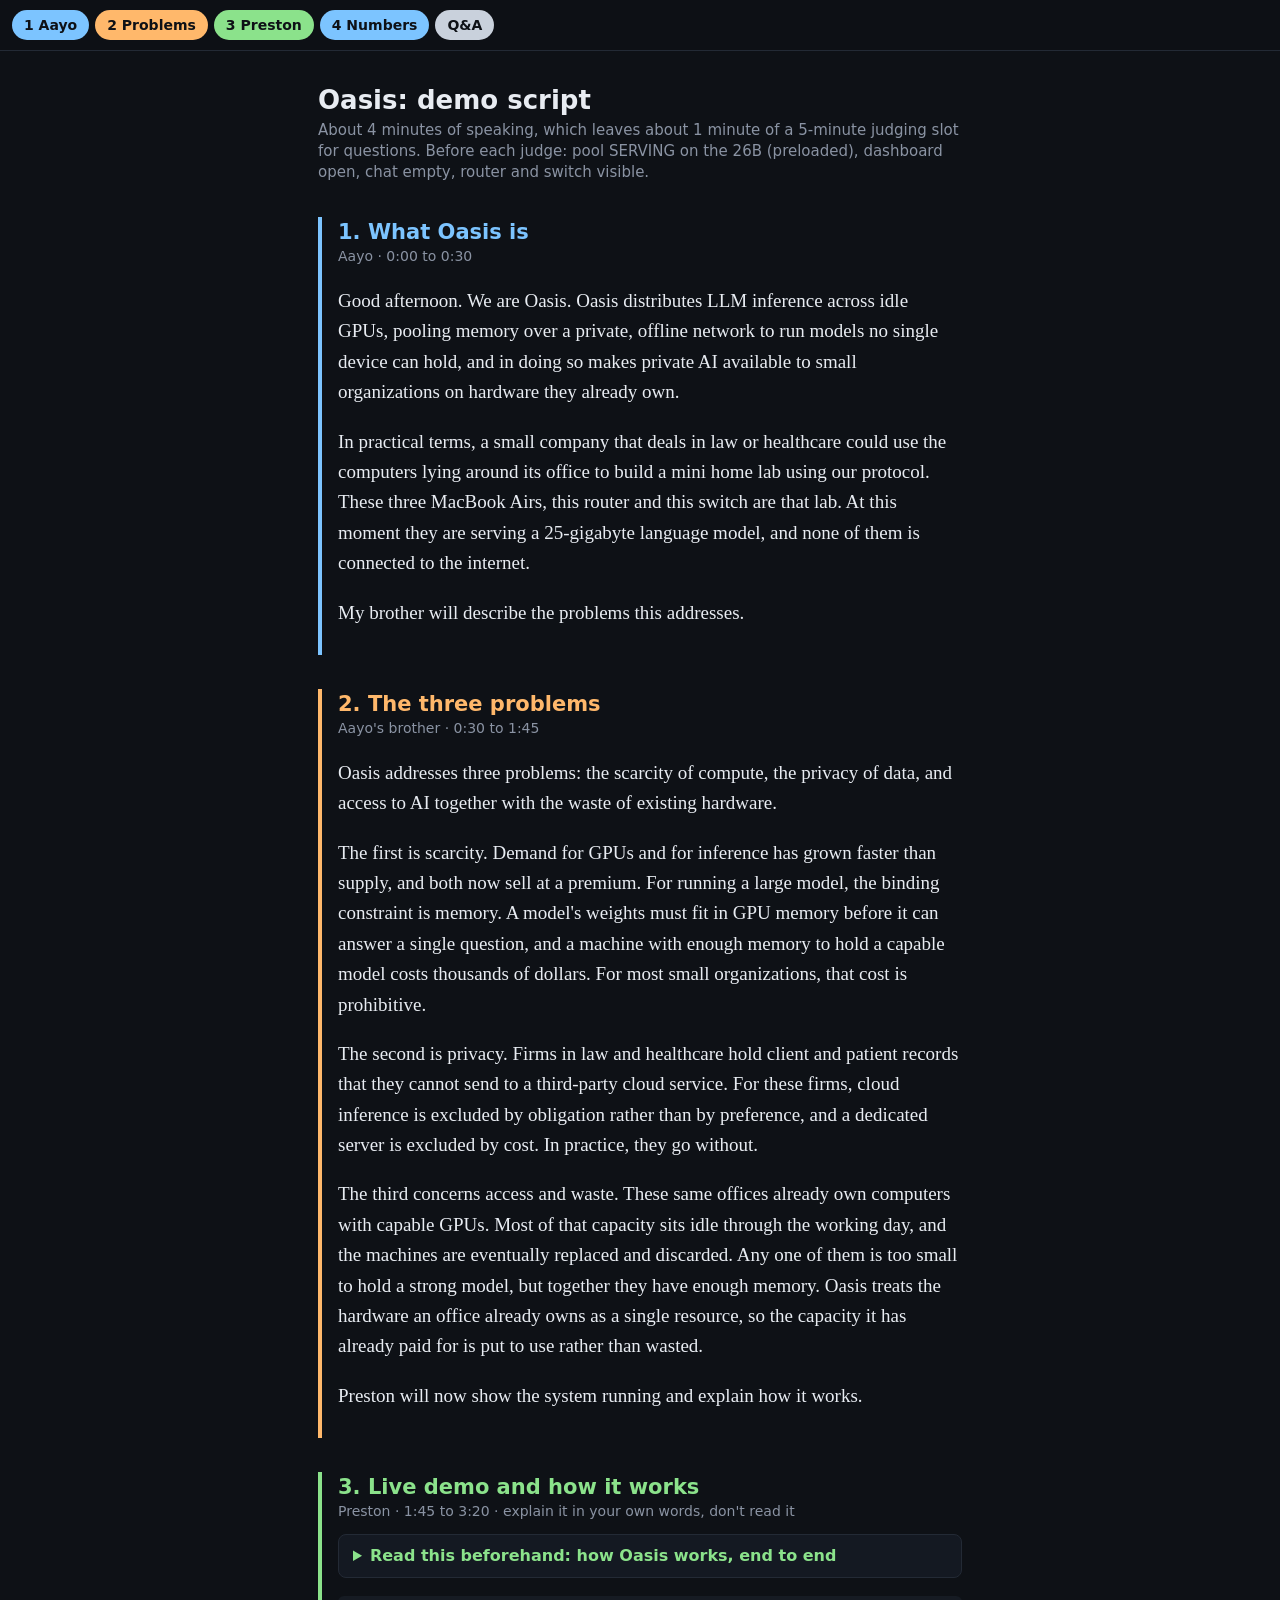
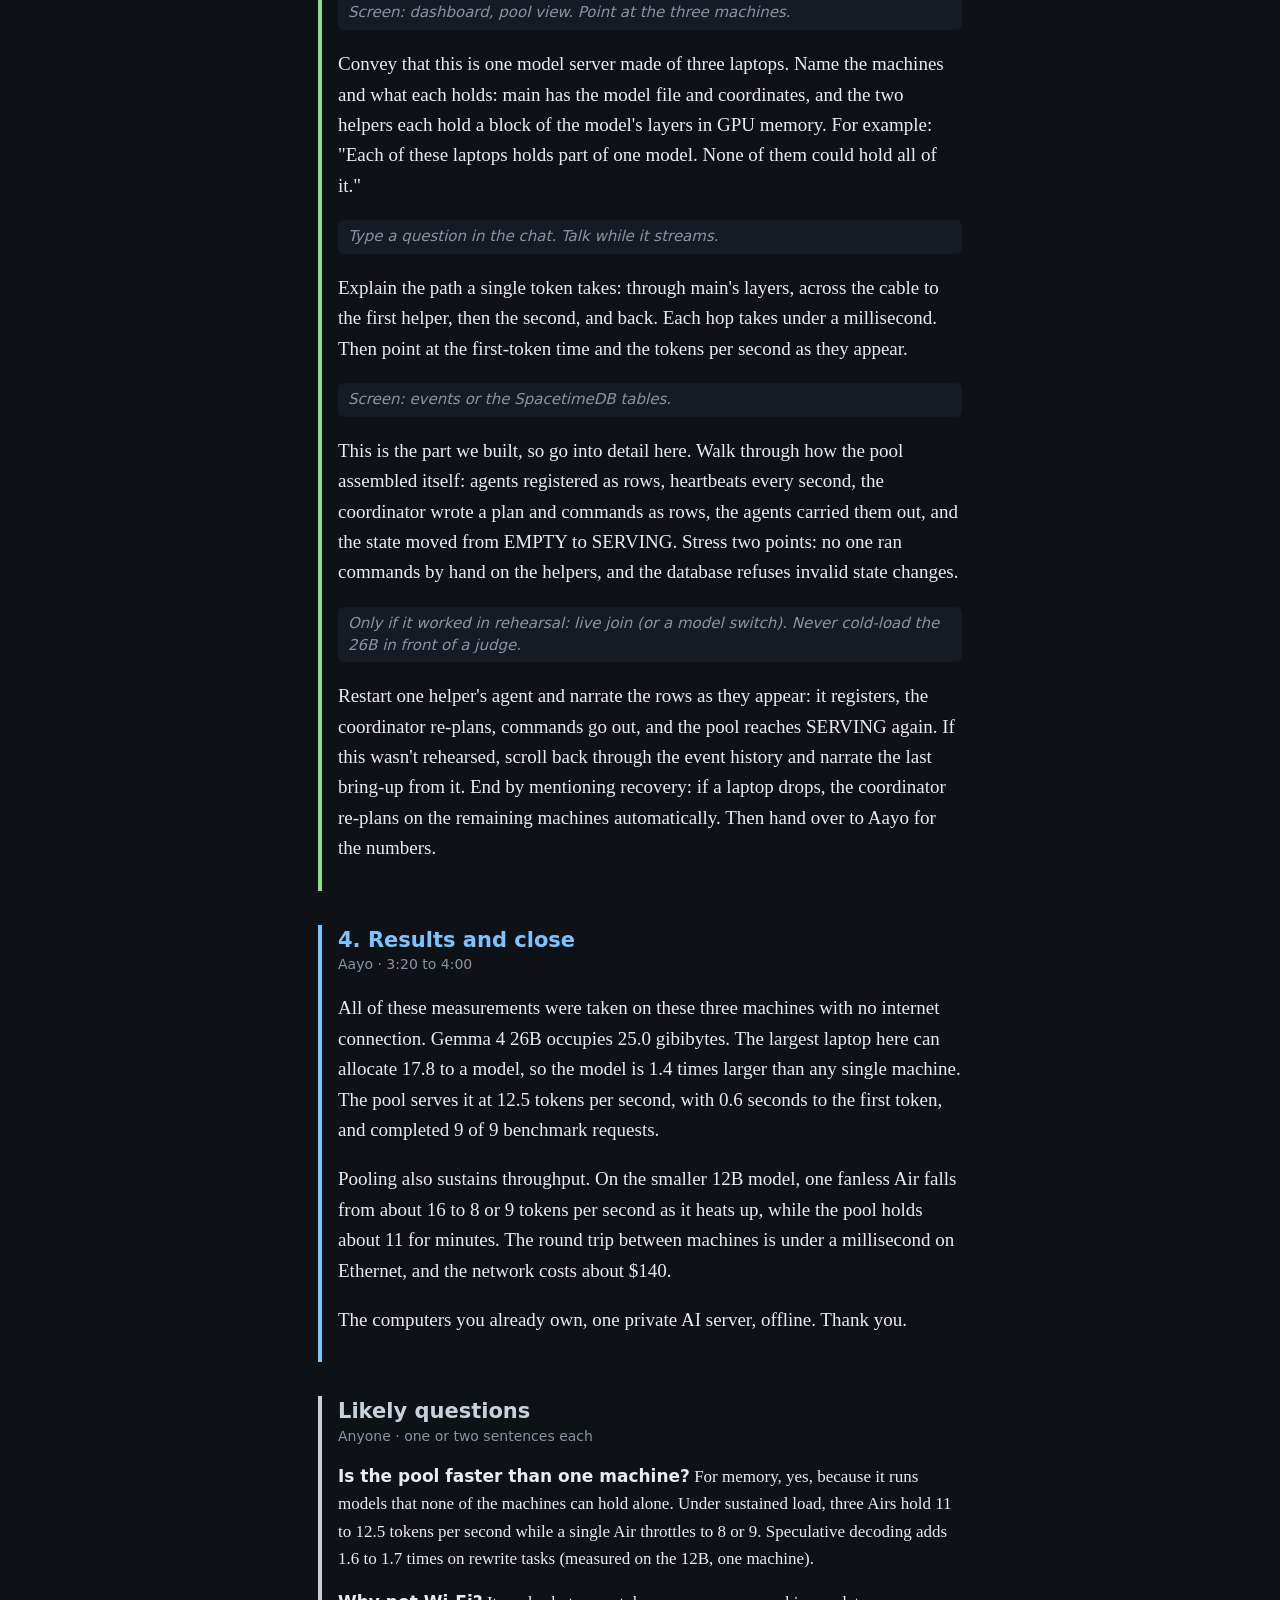
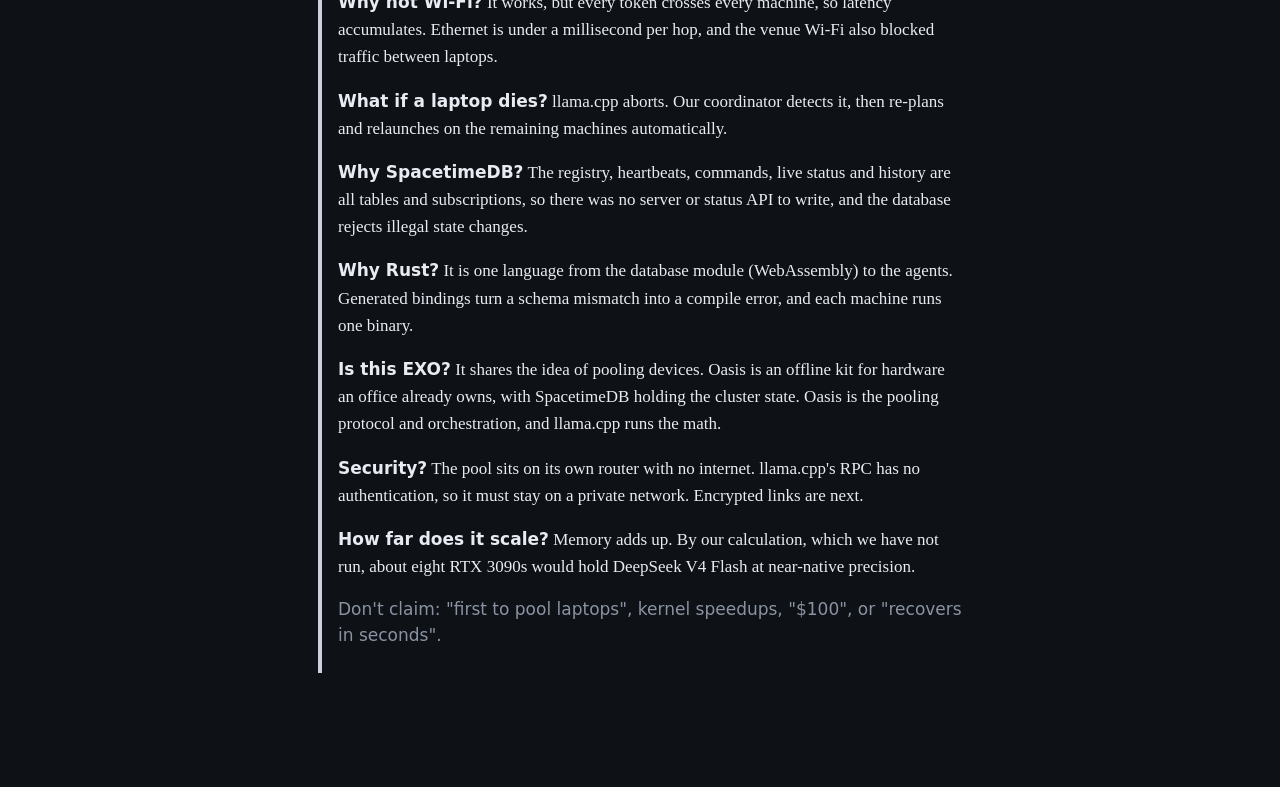
==== docs/demo-script.html @ 01f126ba "docs: demo script (single HTML) for the team Why: Joseph's Codex agent can't open the release asset;" ====
<!doctype html>
<html lang="en">
<head>
<meta charset="utf-8">
<meta name="viewport" content="width=device-width, initial-scale=1">
<title>Oasis demo script</title>
<style>
  :root { --bg:#0e1116; --fg:#e8ecf2; --mute:#8a93a3; --line:#232a35;
          --aayo:#7cc4ff; --bro:#ffb86b; --pres:#8be28b; }
  * { box-sizing:border-box; }
  body { margin:0; background:var(--bg); color:var(--fg);
         font:19px/1.6 Georgia, "Iowan Old Style", serif; }
  nav { position:sticky; top:0; z-index:2; display:flex; gap:6px; overflow-x:auto;
        padding:10px 12px; background:#0e1116ee; border-bottom:1px solid var(--line);
        font:600 14px/1 system-ui, sans-serif; }
  nav a { flex:none; padding:8px 12px; border-radius:999px; color:var(--bg); text-decoration:none; }
  main { max-width:680px; margin:0 auto; padding:16px 18px 80px; }
  h1 { font:700 26px/1.2 system-ui, sans-serif; margin:18px 0 4px; }
  .sub { color:var(--mute); font:15px/1.4 system-ui, sans-serif; margin:0 0 18px; }
  section { border-left:4px solid; padding:2px 0 8px 16px; margin:34px 0; }
  h2 { font:700 21px/1.25 system-ui, sans-serif; margin:0 0 2px; }
  .meta { color:var(--mute); font:14px/1.4 system-ui, sans-serif; margin-bottom:12px; }
  .cue { display:block; color:var(--mute); font:italic 15px/1.45 system-ui, sans-serif;
         margin:18px 0 6px; padding:6px 10px; background:#161b23; border-radius:6px; }
  details { background:#141922; border:1px solid var(--line); border-radius:8px;
            padding:10px 14px; margin:12px 0 18px; }
  summary { cursor:pointer; font:600 16px/1.4 system-ui, sans-serif; color:var(--pres); }
  details p { font-size:17px; }
  .note { color:var(--mute); font:14px/1.5 system-ui, sans-serif; }
  .aayo { border-color:var(--aayo); } .aayo h2 { color:var(--aayo); }
  .bro  { border-color:var(--bro); }  .bro h2  { color:var(--bro); }
  .pres { border-color:var(--pres); } .pres h2 { color:var(--pres); }
  .qa p { font-size:17px; } .qa b { font-family:system-ui, sans-serif; }
</style>
</head>
<body>
<nav>
  <a href="#open" style="background:var(--aayo)">1 Aayo</a>
  <a href="#problems" style="background:var(--bro)">2 Problems</a>
  <a href="#demo" style="background:var(--pres)">3 Preston</a>
  <a href="#numbers" style="background:var(--aayo)">4 Numbers</a>
  <a href="#qa" style="background:#c9d1dc">Q&amp;A</a>
</nav>
<main>
<h1>Oasis: demo script</h1>
<p class="sub">About 4 minutes of speaking, which leaves about 1 minute of a 5-minute judging slot for questions. Before each judge: pool SERVING on the 26B (preloaded), dashboard open, chat empty, router and switch visible.</p>

<section id="open" class="aayo">
  <h2>1. What Oasis is</h2>
  <div class="meta">Aayo · 0:00 to 0:30</div>
  <p>Good afternoon. We are Oasis. Oasis distributes LLM inference across idle GPUs, pooling memory over a private, offline network to run models no single device can hold, and in doing so makes private AI available to small organizations on hardware they already own.</p>
  <p>In practical terms, a small company that deals in law or healthcare could use the computers lying around its office to build a mini home lab using our protocol. These three MacBook Airs, this router and this switch are that lab. At this moment they are serving a 25-gigabyte language model, and none of them is connected to the internet.</p>
  <p>My brother will describe the problems this addresses.</p>
</section>

<section id="problems" class="bro">
  <h2>2. The three problems</h2>
  <div class="meta">Aayo's brother · 0:30 to 1:45</div>
  <p>Oasis addresses three problems: the scarcity of compute, the privacy of data, and access to AI together with the waste of existing hardware.</p>
  <p>The first is scarcity. Demand for GPUs and for inference has grown faster than supply, and both now sell at a premium. For running a large model, the binding constraint is memory. A model's weights must fit in GPU memory before it can answer a single question, and a machine with enough memory to hold a capable model costs thousands of dollars. For most small organizations, that cost is prohibitive.</p>
  <p>The second is privacy. Firms in law and healthcare hold client and patient records that they cannot send to a third-party cloud service. For these firms, cloud inference is excluded by obligation rather than by preference, and a dedicated server is excluded by cost. In practice, they go without.</p>
  <p>The third concerns access and waste. These same offices already own computers with capable GPUs. Most of that capacity sits idle through the working day, and the machines are eventually replaced and discarded. Any one of them is too small to hold a strong model, but together they have enough memory. Oasis treats the hardware an office already owns as a single resource, so the capacity it has already paid for is put to use rather than wasted.</p>
  <p>Preston will now show the system running and explain how it works.</p>
</section>

<section id="demo" class="pres">
  <h2>3. Live demo and how it works</h2>
  <div class="meta">Preston · 1:45 to 3:20 · explain it in your own words, don't read it</div>

  <details>
    <summary>Read this beforehand: how Oasis works, end to end</summary>
    <p><b>The machines.</b> The M3 Air (16 GB, 192.168.8.113) is main. It runs the SpacetimeDB database called <i>pool</i>, the coordinator, and llama-server, and it is the only machine that holds the model file. The two M5 Airs (24 GB each) are helpers. Each runs our agent, and the agent starts llama.cpp's rpc-server when the database tells it to. The helpers never download the model. Main sends each helper its layers over the cable at load time, and the helper caches them on disk so the next load is faster.</p>
    <p><b>How the model is split.</b> A language model is a stack of layers, and a token is produced by passing data through every layer in order. llama.cpp splits that stack into contiguous blocks, one per machine, sized to each machine's free GPU memory. For the 26B, main holds about 5.7 GB and each M5 holds about 9.9 GB. To produce one token, main runs its block and sends a small vector of activations to the first helper. That helper runs its block and passes the result to the second helper, and the result returns to main, which picks the next token. Every token therefore visits every machine. Memory adds up across the pool, but speed does not, which is why the pool is wired: each hop on Ethernet takes under a millisecond. The model is also mixture-of-experts, so each token reads only about 4B of its 26B parameters, which is why 12.5 tokens per second is possible on fanless laptops.</p>
    <p><b>What we built: the control plane.</b> llama.cpp does the math. Everything that decides who does what is ours, written in Rust, and the whole state of the pool lives in SpacetimeDB. SpacetimeDB is a database that also runs our code. Our module defines tables (node, heartbeat, command, split_plan, cluster_status, event, model_request) and reducers, which are the only functions allowed to change those tables. Every client subscribes and sees each change live, so there is no separate server or status API.</p>
    <p><b>How the pool starts.</b> When an agent starts, it registers. A row appears in <i>node</i> with that machine's GPU memory, and from then on it writes a heartbeat every second. The coordinator watches these tables. Once enough helpers are ready, it computes a split plan in proportion to each machine's memory and writes it to <i>split_plan</i> (state PLANNED). Next it writes a command row for each helper telling it to start its rpc-server (STARTING_HELPERS). Each agent sees its command, starts the server, and reports back that it is listening. The coordinator then launches llama-server pointed at the helpers (LAUNCHING), and once the model has loaded and answers a health check, the state becomes SERVING. The sequence is EMPTY, PLANNED, STARTING_HELPERS, LAUNCHING, SERVING, and the database itself rejects any illegal jump between states. Nobody types commands on the helpers.</p>
    <p><b>Join, switch, failure.</b> When a new laptop starts its agent, it registers like the others. The pool keeps answering until the new machine is ready, then re-splits across all of them in one model reload. Switching models is one call to the <i>request_model</i> reducer, and the coordinator re-plans for the new model. If a helper disappears (for example, a laptop goes to sleep), llama.cpp aborts. The coordinator sees this, re-plans on the machines that remain and relaunches without anyone intervening.</p>
    <p><b>The dashboard</b> is one HTML page. Every second it reads the database with SQL and sends chat to llama-server. It only reads, and it never changes the pool's state.</p>
  </details>

  <span class="cue">Screen: dashboard, pool view. Point at the three machines.</span>
  <p>Convey that this is one model server made of three laptops. Name the machines and what each holds: main has the model file and coordinates, and the two helpers each hold a block of the model's layers in GPU memory. For example: "Each of these laptops holds part of one model. None of them could hold all of it."</p>

  <span class="cue">Type a question in the chat. Talk while it streams.</span>
  <p>Explain the path a single token takes: through main's layers, across the cable to the first helper, then the second, and back. Each hop takes under a millisecond. Then point at the first-token time and the tokens per second as they appear.</p>

  <span class="cue">Screen: events or the SpacetimeDB tables.</span>
  <p>This is the part we built, so go into detail here. Walk through how the pool assembled itself: agents registered as rows, heartbeats every second, the coordinator wrote a plan and commands as rows, the agents carried them out, and the state moved from EMPTY to SERVING. Stress two points: no one ran commands by hand on the helpers, and the database refuses invalid state changes.</p>

  <span class="cue">Only if it worked in rehearsal: live join (or a model switch). Never cold-load the 26B in front of a judge.</span>
  <p>Restart one helper's agent and narrate the rows as they appear: it registers, the coordinator re-plans, commands go out, and the pool reaches SERVING again. If this wasn't rehearsed, scroll back through the event history and narrate the last bring-up from it. End by mentioning recovery: if a laptop drops, the coordinator re-plans on the remaining machines automatically. Then hand over to Aayo for the numbers.</p>
</section>

<section id="numbers" class="aayo">
  <h2>4. Results and close</h2>
  <div class="meta">Aayo · 3:20 to 4:00</div>
  <p>All of these measurements were taken on these three machines with no internet connection. Gemma 4 26B occupies 25.0 gibibytes. The largest laptop here can allocate 17.8 to a model, so the model is 1.4 times larger than any single machine. The pool serves it at 12.5 tokens per second, with 0.6 seconds to the first token, and completed 9 of 9 benchmark requests.</p>
  <p>Pooling also sustains throughput. On the smaller 12B model, one fanless Air falls from about 16 to 8 or 9 tokens per second as it heats up, while the pool holds about 11 for minutes. The round trip between machines is under a millisecond on Ethernet, and the network costs about $140.</p>
  <p>The computers you already own, one private AI server, offline. Thank you.</p>
</section>

<section id="qa" class="qa" style="border-color:#c9d1dc">
  <h2 style="color:#c9d1dc">Likely questions</h2>
  <div class="meta">Anyone · one or two sentences each</div>
  <p><b>Is the pool faster than one machine?</b> For memory, yes, because it runs models that none of the machines can hold alone. Under sustained load, three Airs hold 11 to 12.5 tokens per second while a single Air throttles to 8 or 9. Speculative decoding adds 1.6 to 1.7 times on rewrite tasks (measured on the 12B, one machine).</p>
  <p><b>Why not Wi-Fi?</b> It works, but every token crosses every machine, so latency accumulates. Ethernet is under a millisecond per hop, and the venue Wi-Fi also blocked traffic between laptops.</p>
  <p><b>What if a laptop dies?</b> llama.cpp aborts. Our coordinator detects it, then re-plans and relaunches on the remaining machines automatically.</p>
  <p><b>Why SpacetimeDB?</b> The registry, heartbeats, commands, live status and history are all tables and subscriptions, so there was no server or status API to write, and the database rejects illegal state changes.</p>
  <p><b>Why Rust?</b> It is one language from the database module (WebAssembly) to the agents. Generated bindings turn a schema mismatch into a compile error, and each machine runs one binary.</p>
  <p><b>Is this EXO?</b> It shares the idea of pooling devices. Oasis is an offline kit for hardware an office already owns, with SpacetimeDB holding the cluster state. Oasis is the pooling protocol and orchestration, and llama.cpp runs the math.</p>
  <p><b>Security?</b> The pool sits on its own router with no internet. llama.cpp's RPC has no authentication, so it must stay on a private network. Encrypted links are next.</p>
  <p><b>How far does it scale?</b> Memory adds up. By our calculation, which we have not run, about eight RTX 3090s would hold DeepSeek V4 Flash at near-native precision.</p>
  <p class="note">Don't claim: "first to pool laptops", kernel speedups, "$100", or "recovers in seconds".</p>
</section>
</main>
</body>
</html>
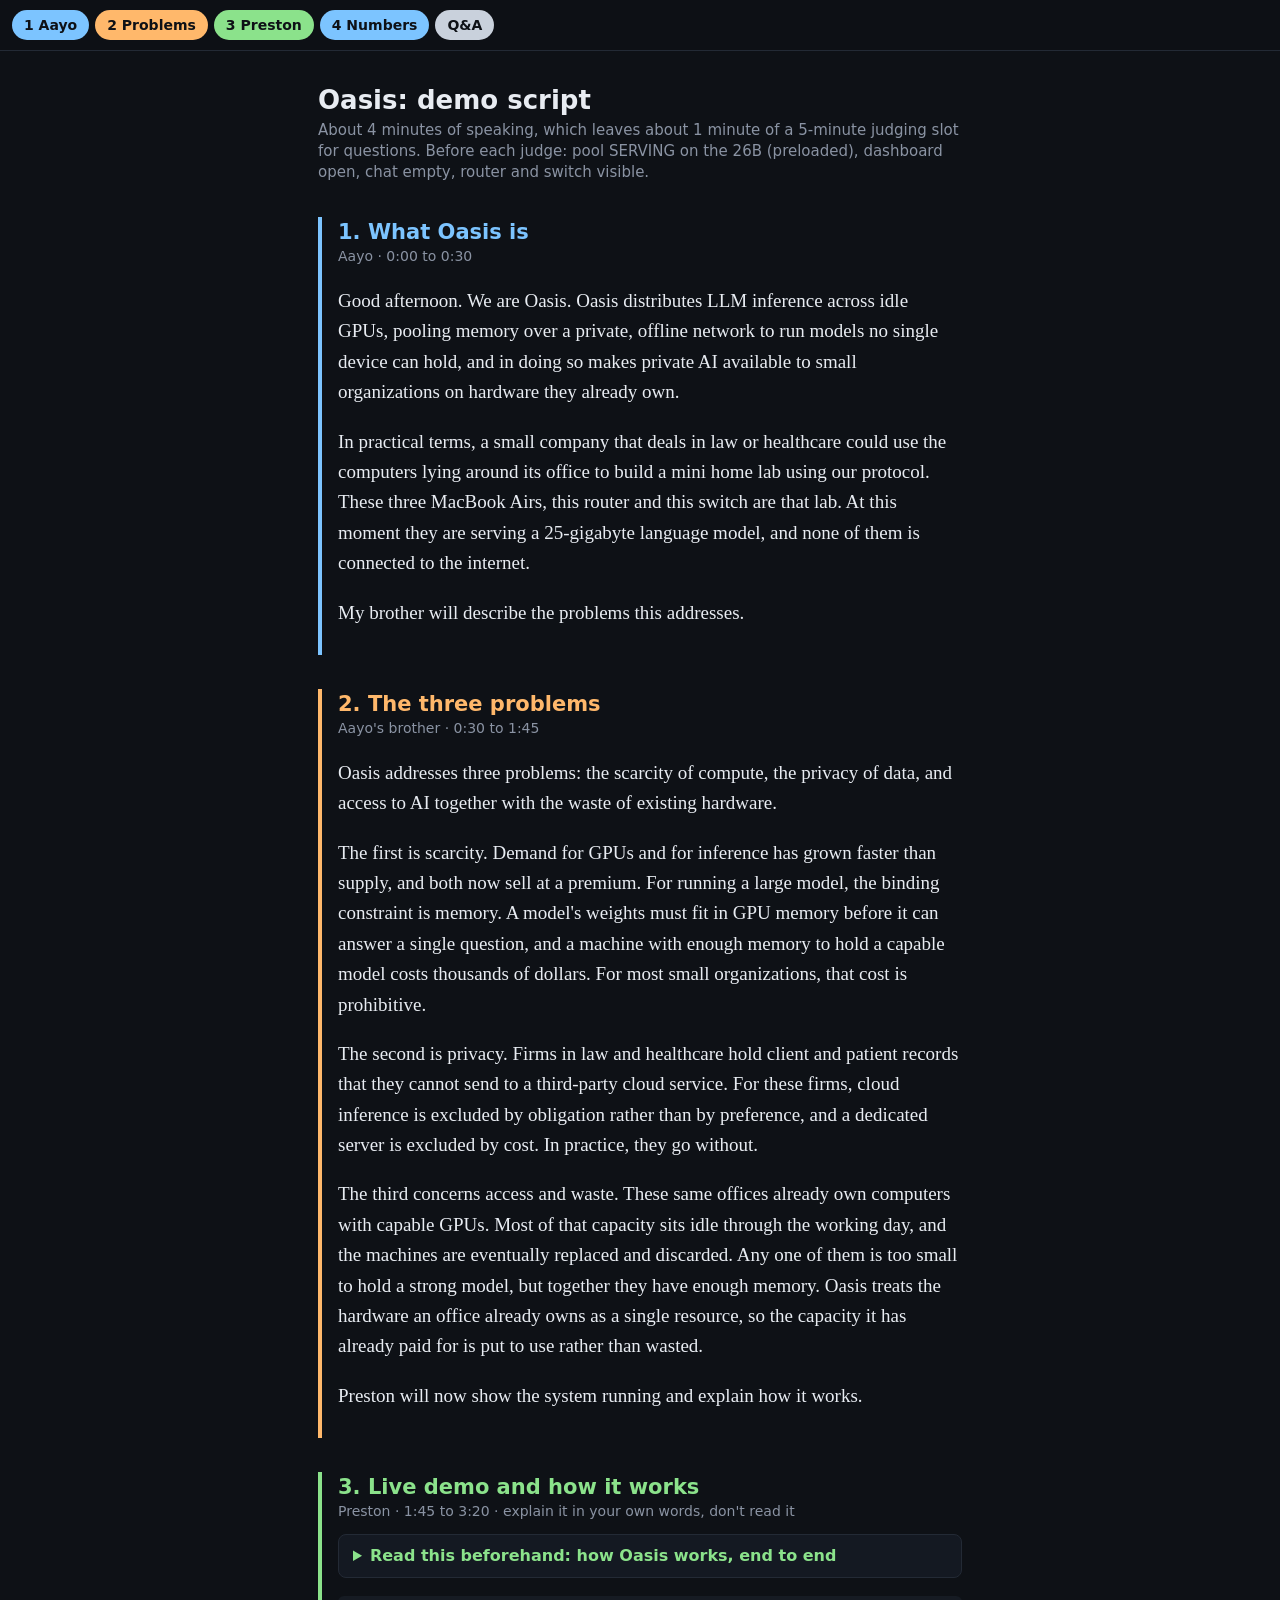
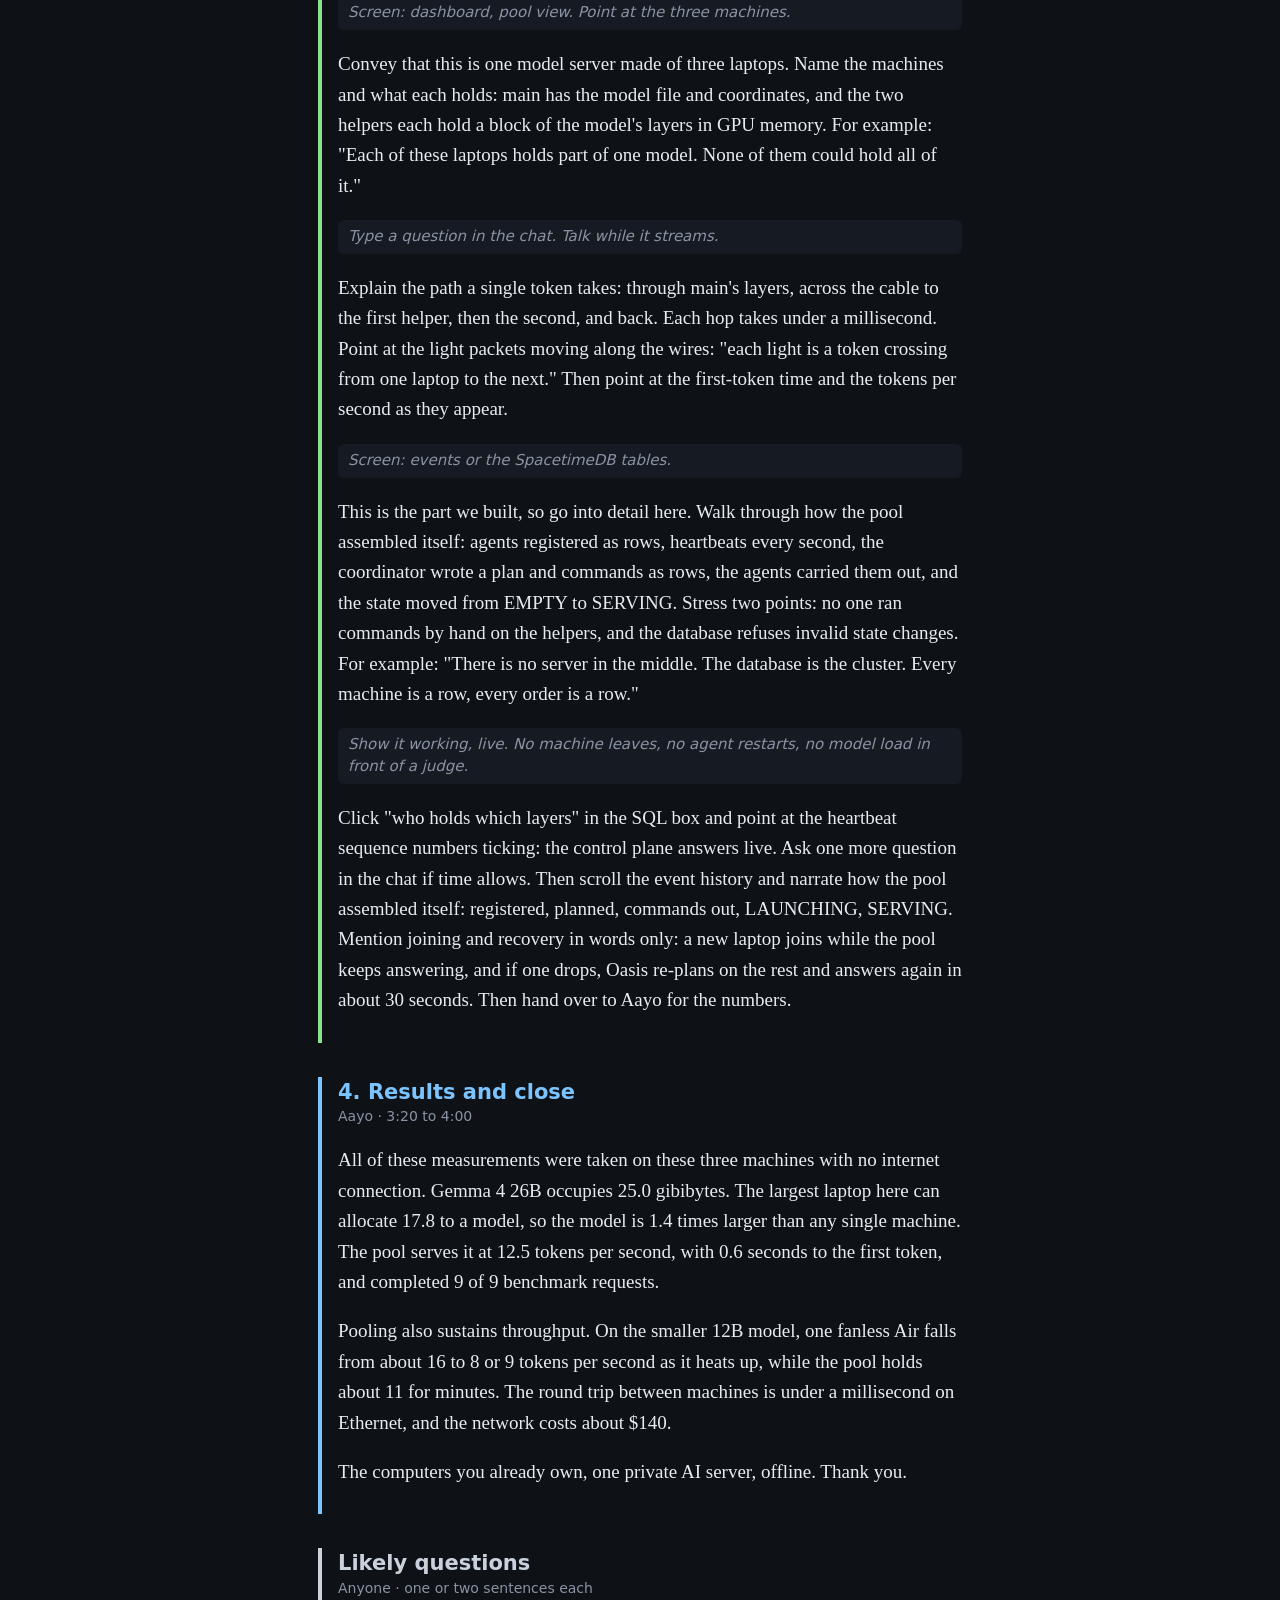
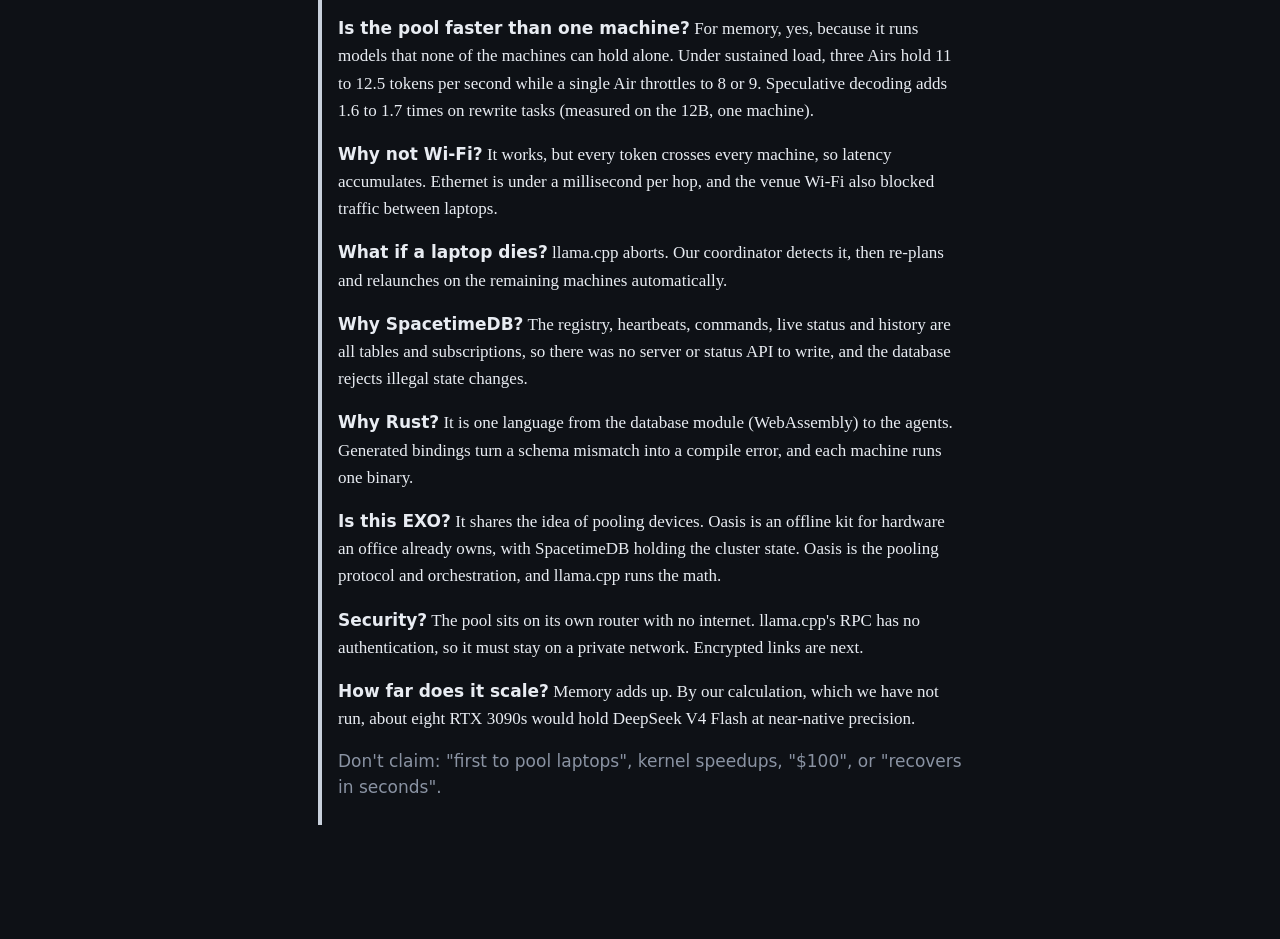
==== commit c944a7a7: "demo script: no leave or restart on stage; show it working (SQL who-holds-layers, heartbeats, event " ====
--- a/docs/demo-script.html
+++ b/docs/demo-script.html
@@ -81,13 +81,13 @@
   <p>Convey that this is one model server made of three laptops. Name the machines and what each holds: main has the model file and coordinates, and the two helpers each hold a block of the model's layers in GPU memory. For example: "Each of these laptops holds part of one model. None of them could hold all of it."</p>
 
   <span class="cue">Type a question in the chat. Talk while it streams.</span>
-  <p>Explain the path a single token takes: through main's layers, across the cable to the first helper, then the second, and back. Each hop takes under a millisecond. Then point at the first-token time and the tokens per second as they appear.</p>
+  <p>Explain the path a single token takes: through main's layers, across the cable to the first helper, then the second, and back. Each hop takes under a millisecond. Point at the light packets moving along the wires: "each light is a token crossing from one laptop to the next." Then point at the first-token time and the tokens per second as they appear.</p>
 
   <span class="cue">Screen: events or the SpacetimeDB tables.</span>
-  <p>This is the part we built, so go into detail here. Walk through how the pool assembled itself: agents registered as rows, heartbeats every second, the coordinator wrote a plan and commands as rows, the agents carried them out, and the state moved from EMPTY to SERVING. Stress two points: no one ran commands by hand on the helpers, and the database refuses invalid state changes.</p>
+  <p>This is the part we built, so go into detail here. Walk through how the pool assembled itself: agents registered as rows, heartbeats every second, the coordinator wrote a plan and commands as rows, the agents carried them out, and the state moved from EMPTY to SERVING. Stress two points: no one ran commands by hand on the helpers, and the database refuses invalid state changes. For example: "There is no server in the middle. The database is the cluster. Every machine is a row, every order is a row."</p>
 
-  <span class="cue">Only if it worked in rehearsal: live join (or a model switch). Never cold-load the 26B in front of a judge.</span>
-  <p>Restart one helper's agent and narrate the rows as they appear: it registers, the coordinator re-plans, commands go out, and the pool reaches SERVING again. If this wasn't rehearsed, scroll back through the event history and narrate the last bring-up from it. End by mentioning recovery: if a laptop drops, the coordinator re-plans on the remaining machines automatically. Then hand over to Aayo for the numbers.</p>
+  <span class="cue">Show it working, live. No machine leaves, no agent restarts, no model load in front of a judge.</span>
+  <p>Click "who holds which layers" in the SQL box and point at the heartbeat sequence numbers ticking: the control plane answers live. Ask one more question in the chat if time allows. Then scroll the event history and narrate how the pool assembled itself: registered, planned, commands out, LAUNCHING, SERVING. Mention joining and recovery in words only: a new laptop joins while the pool keeps answering, and if one drops, Oasis re-plans on the rest and answers again in about 30 seconds. Then hand over to Aayo for the numbers.</p>
 </section>
 
 <section id="numbers" class="aayo">
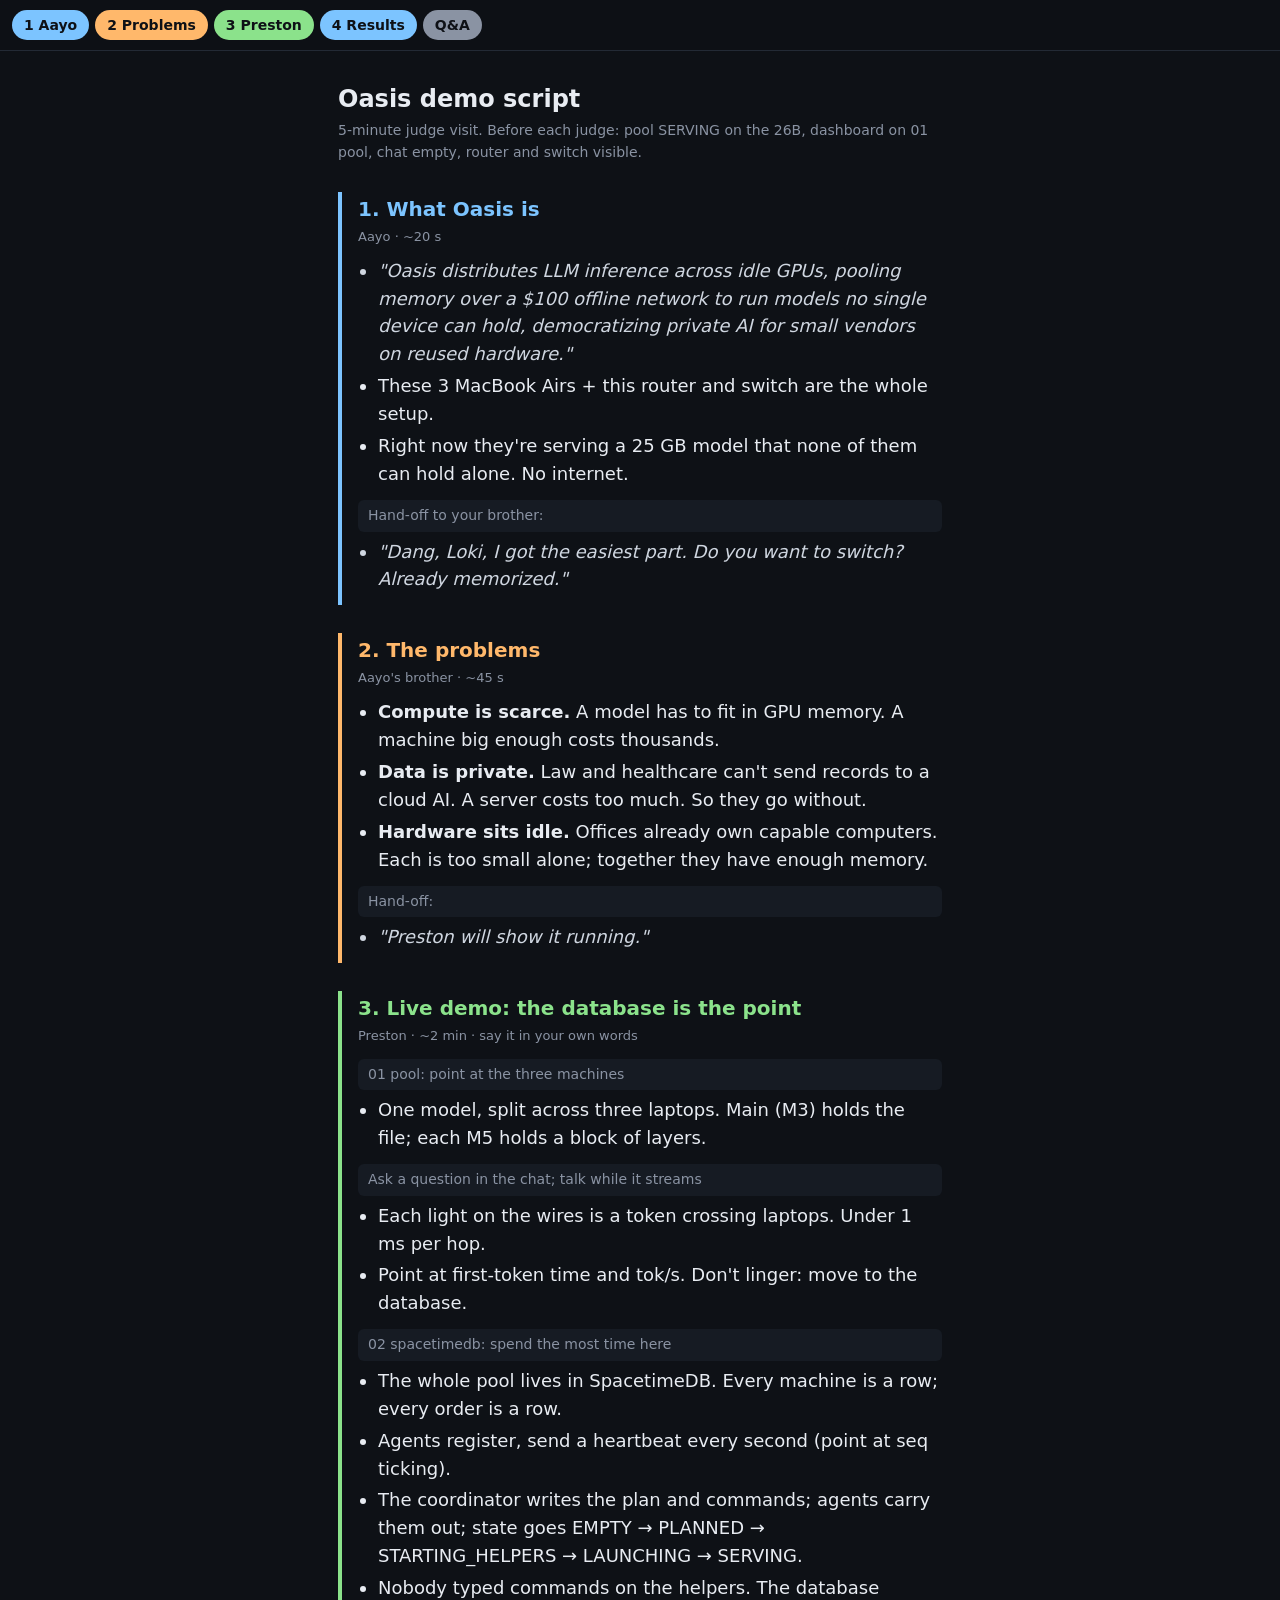
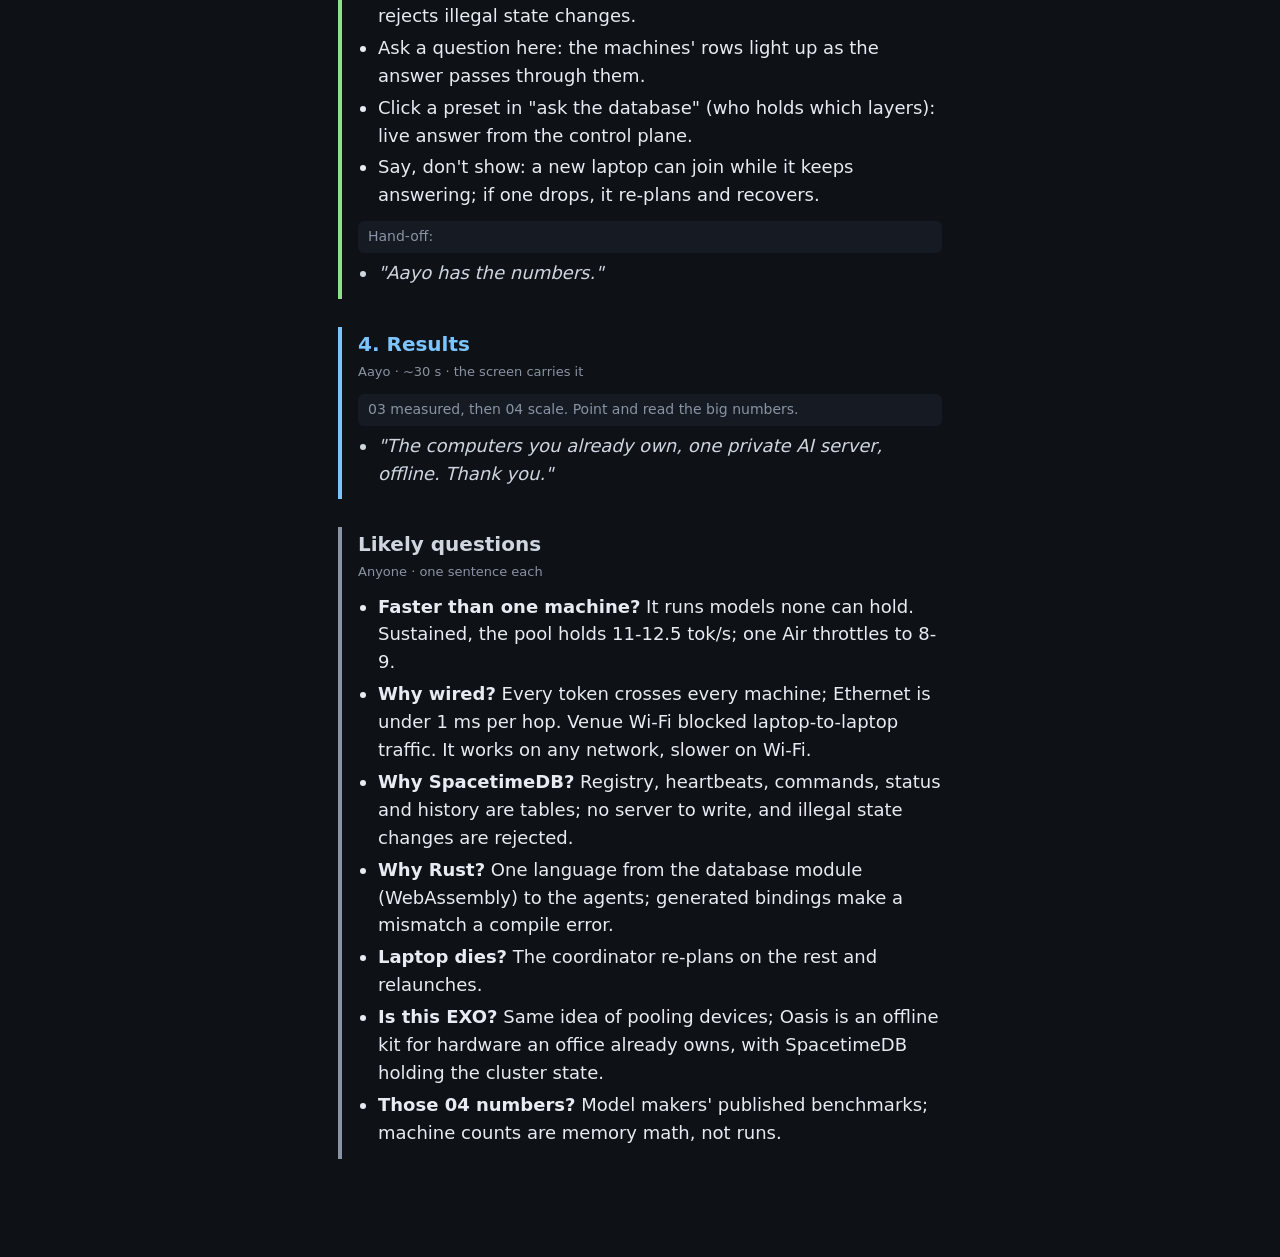
==== commit 97cfe401: "docs: demo script v2, bullets only (Aayo) Why: Aayo: shorter, bullet points, the database is the poi" ====
--- a/docs/demo-script.html
+++ b/docs/demo-script.html
@@ -5,32 +5,25 @@
 <meta name="viewport" content="width=device-width, initial-scale=1">
 <title>Oasis demo script</title>
 <style>
-  :root { --bg:#0e1116; --fg:#e8ecf2; --mute:#8a93a3; --line:#232a35;
-          --aayo:#7cc4ff; --bro:#ffb86b; --pres:#8be28b; }
+  :root { --bg:#0e1116; --fg:#e8ecf2; --mute:#8a93a3; --line:#232a35; --aayo:#7cc4ff; --bro:#ffb86b; --pres:#8be28b; }
   * { box-sizing:border-box; }
-  body { margin:0; background:var(--bg); color:var(--fg);
-         font:19px/1.6 Georgia, "Iowan Old Style", serif; }
-  nav { position:sticky; top:0; z-index:2; display:flex; gap:6px; overflow-x:auto;
-        padding:10px 12px; background:#0e1116ee; border-bottom:1px solid var(--line);
-        font:600 14px/1 system-ui, sans-serif; }
+  body { margin:0; background:var(--bg); color:var(--fg); font:18px/1.55 system-ui, -apple-system, sans-serif; }
+  nav { position:sticky; top:0; z-index:2; display:flex; gap:6px; overflow-x:auto; padding:10px 12px;
+        background:#0e1116ee; border-bottom:1px solid var(--line); font:600 14px/1 system-ui, sans-serif; }
   nav a { flex:none; padding:8px 12px; border-radius:999px; color:var(--bg); text-decoration:none; }
-  main { max-width:680px; margin:0 auto; padding:16px 18px 80px; }
-  h1 { font:700 26px/1.2 system-ui, sans-serif; margin:18px 0 4px; }
-  .sub { color:var(--mute); font:15px/1.4 system-ui, sans-serif; margin:0 0 18px; }
-  section { border-left:4px solid; padding:2px 0 8px 16px; margin:34px 0; }
-  h2 { font:700 21px/1.25 system-ui, sans-serif; margin:0 0 2px; }
-  .meta { color:var(--mute); font:14px/1.4 system-ui, sans-serif; margin-bottom:12px; }
-  .cue { display:block; color:var(--mute); font:italic 15px/1.45 system-ui, sans-serif;
-         margin:18px 0 6px; padding:6px 10px; background:#161b23; border-radius:6px; }
-  details { background:#141922; border:1px solid var(--line); border-radius:8px;
-            padding:10px 14px; margin:12px 0 18px; }
-  summary { cursor:pointer; font:600 16px/1.4 system-ui, sans-serif; color:var(--pres); }
-  details p { font-size:17px; }
-  .note { color:var(--mute); font:14px/1.5 system-ui, sans-serif; }
+  main { max-width:640px; margin:0 auto; padding:14px 18px 70px; }
+  h1 { font-size:24px; margin:16px 0 2px; }
+  .sub { color:var(--mute); font-size:14px; margin:0 0 10px; }
+  section { border-left:4px solid; padding:2px 0 6px 16px; margin:28px 0; }
+  h2 { font-size:20px; margin:0; }
+  .meta { color:var(--mute); font-size:13px; margin:2px 0 10px; }
+  ul { margin:6px 0; padding-left:20px; } li { margin:4px 0; }
+  .say { font-style:italic; color:#cfd6e0; }
+  .cue { color:var(--mute); font-size:14px; background:#161b23; border-radius:6px; padding:5px 10px; margin:12px 0 4px; display:block; }
   .aayo { border-color:var(--aayo); } .aayo h2 { color:var(--aayo); }
   .bro  { border-color:var(--bro); }  .bro h2  { color:var(--bro); }
   .pres { border-color:var(--pres); } .pres h2 { color:var(--pres); }
-  .qa p { font-size:17px; } .qa b { font-family:system-ui, sans-serif; }
+  .qa li b { color:var(--fg); }
 </style>
 </head>
 <body>
@@ -38,78 +31,84 @@
   <a href="#open" style="background:var(--aayo)">1 Aayo</a>
   <a href="#problems" style="background:var(--bro)">2 Problems</a>
   <a href="#demo" style="background:var(--pres)">3 Preston</a>
-  <a href="#numbers" style="background:var(--aayo)">4 Numbers</a>
-  <a href="#qa" style="background:#c9d1dc">Q&amp;A</a>
+  <a href="#results" style="background:var(--aayo)">4 Results</a>
+  <a href="#qa" style="background:#8a93a3">Q&amp;A</a>
 </nav>
 <main>
-<h1>Oasis: demo script</h1>
-<p class="sub">About 4 minutes of speaking, which leaves about 1 minute of a 5-minute judging slot for questions. Before each judge: pool SERVING on the 26B (preloaded), dashboard open, chat empty, router and switch visible.</p>
+<h1>Oasis demo script</h1>
+<p class="sub">5-minute judge visit. Before each judge: pool SERVING on the 26B, dashboard on 01 pool, chat empty, router and switch visible.</p>
 
-<section id="open" class="aayo">
+<section class="aayo" id="open">
   <h2>1. What Oasis is</h2>
-  <div class="meta">Aayo · 0:00 to 0:30</div>
-  <p>Good afternoon. We are Oasis. Oasis distributes LLM inference across idle GPUs, pooling memory over a private, offline network to run models no single device can hold, and in doing so makes private AI available to small organizations on hardware they already own.</p>
-  <p>In practical terms, a small company that deals in law or healthcare could use the computers lying around its office to build a mini home lab using our protocol. These three MacBook Airs, this router and this switch are that lab. At this moment they are serving a 25-gigabyte language model, and none of them is connected to the internet.</p>
-  <p>My brother will describe the problems this addresses.</p>
+  <p class="meta">Aayo · ~20 s</p>
+  <ul>
+    <li class="say">"Oasis distributes LLM inference across idle GPUs, pooling memory over a $100 offline network to run models no single device can hold, democratizing private AI for small vendors on reused hardware."</li>
+    <li>These 3 MacBook Airs + this router and switch are the whole setup.</li>
+    <li>Right now they're serving a 25 GB model that none of them can hold alone. No internet.</li>
+  </ul>
+  <span class="cue">Hand-off to your brother:</span>
+  <ul><li class="say">"Dang, Loki, I got the easiest part. Do you want to switch? Already memorized."</li></ul>
 </section>
 
-<section id="problems" class="bro">
-  <h2>2. The three problems</h2>
-  <div class="meta">Aayo's brother · 0:30 to 1:45</div>
-  <p>Oasis addresses three problems: the scarcity of compute, the privacy of data, and access to AI together with the waste of existing hardware.</p>
-  <p>The first is scarcity. Demand for GPUs and for inference has grown faster than supply, and both now sell at a premium. For running a large model, the binding constraint is memory. A model's weights must fit in GPU memory before it can answer a single question, and a machine with enough memory to hold a capable model costs thousands of dollars. For most small organizations, that cost is prohibitive.</p>
-  <p>The second is privacy. Firms in law and healthcare hold client and patient records that they cannot send to a third-party cloud service. For these firms, cloud inference is excluded by obligation rather than by preference, and a dedicated server is excluded by cost. In practice, they go without.</p>
-  <p>The third concerns access and waste. These same offices already own computers with capable GPUs. Most of that capacity sits idle through the working day, and the machines are eventually replaced and discarded. Any one of them is too small to hold a strong model, but together they have enough memory. Oasis treats the hardware an office already owns as a single resource, so the capacity it has already paid for is put to use rather than wasted.</p>
-  <p>Preston will now show the system running and explain how it works.</p>
+<section class="bro" id="problems">
+  <h2>2. The problems</h2>
+  <p class="meta">Aayo's brother · ~45 s</p>
+  <ul>
+    <li><b>Compute is scarce.</b> A model has to fit in GPU memory. A machine big enough costs thousands.</li>
+    <li><b>Data is private.</b> Law and healthcare can't send records to a cloud AI. A server costs too much. So they go without.</li>
+    <li><b>Hardware sits idle.</b> Offices already own capable computers. Each is too small alone; together they have enough memory.</li>
+  </ul>
+  <span class="cue">Hand-off:</span>
+  <ul><li class="say">"Preston will show it running."</li></ul>
 </section>
 
-<section id="demo" class="pres">
-  <h2>3. Live demo and how it works</h2>
-  <div class="meta">Preston · 1:45 to 3:20 · explain it in your own words, don't read it</div>
-
-  <details>
-    <summary>Read this beforehand: how Oasis works, end to end</summary>
-    <p><b>The machines.</b> The M3 Air (16 GB, 192.168.8.113) is main. It runs the SpacetimeDB database called <i>pool</i>, the coordinator, and llama-server, and it is the only machine that holds the model file. The two M5 Airs (24 GB each) are helpers. Each runs our agent, and the agent starts llama.cpp's rpc-server when the database tells it to. The helpers never download the model. Main sends each helper its layers over the cable at load time, and the helper caches them on disk so the next load is faster.</p>
-    <p><b>How the model is split.</b> A language model is a stack of layers, and a token is produced by passing data through every layer in order. llama.cpp splits that stack into contiguous blocks, one per machine, sized to each machine's free GPU memory. For the 26B, main holds about 5.7 GB and each M5 holds about 9.9 GB. To produce one token, main runs its block and sends a small vector of activations to the first helper. That helper runs its block and passes the result to the second helper, and the result returns to main, which picks the next token. Every token therefore visits every machine. Memory adds up across the pool, but speed does not, which is why the pool is wired: each hop on Ethernet takes under a millisecond. The model is also mixture-of-experts, so each token reads only about 4B of its 26B parameters, which is why 12.5 tokens per second is possible on fanless laptops.</p>
-    <p><b>What we built: the control plane.</b> llama.cpp does the math. Everything that decides who does what is ours, written in Rust, and the whole state of the pool lives in SpacetimeDB. SpacetimeDB is a database that also runs our code. Our module defines tables (node, heartbeat, command, split_plan, cluster_status, event, model_request) and reducers, which are the only functions allowed to change those tables. Every client subscribes and sees each change live, so there is no separate server or status API.</p>
-    <p><b>How the pool starts.</b> When an agent starts, it registers. A row appears in <i>node</i> with that machine's GPU memory, and from then on it writes a heartbeat every second. The coordinator watches these tables. Once enough helpers are ready, it computes a split plan in proportion to each machine's memory and writes it to <i>split_plan</i> (state PLANNED). Next it writes a command row for each helper telling it to start its rpc-server (STARTING_HELPERS). Each agent sees its command, starts the server, and reports back that it is listening. The coordinator then launches llama-server pointed at the helpers (LAUNCHING), and once the model has loaded and answers a health check, the state becomes SERVING. The sequence is EMPTY, PLANNED, STARTING_HELPERS, LAUNCHING, SERVING, and the database itself rejects any illegal jump between states. Nobody types commands on the helpers.</p>
-    <p><b>Join, switch, failure.</b> When a new laptop starts its agent, it registers like the others. The pool keeps answering until the new machine is ready, then re-splits across all of them in one model reload. Switching models is one call to the <i>request_model</i> reducer, and the coordinator re-plans for the new model. If a helper disappears (for example, a laptop goes to sleep), llama.cpp aborts. The coordinator sees this, re-plans on the machines that remain and relaunches without anyone intervening.</p>
-    <p><b>The dashboard</b> is one HTML page. Every second it reads the database with SQL and sends chat to llama-server. It only reads, and it never changes the pool's state.</p>
-  </details>
-
-  <span class="cue">Screen: dashboard, pool view. Point at the three machines.</span>
-  <p>Convey that this is one model server made of three laptops. Name the machines and what each holds: main has the model file and coordinates, and the two helpers each hold a block of the model's layers in GPU memory. For example: "Each of these laptops holds part of one model. None of them could hold all of it."</p>
-
-  <span class="cue">Type a question in the chat. Talk while it streams.</span>
-  <p>Explain the path a single token takes: through main's layers, across the cable to the first helper, then the second, and back. Each hop takes under a millisecond. Point at the light packets moving along the wires: "each light is a token crossing from one laptop to the next." Then point at the first-token time and the tokens per second as they appear.</p>
-
-  <span class="cue">Screen: events or the SpacetimeDB tables.</span>
-  <p>This is the part we built, so go into detail here. Walk through how the pool assembled itself: agents registered as rows, heartbeats every second, the coordinator wrote a plan and commands as rows, the agents carried them out, and the state moved from EMPTY to SERVING. Stress two points: no one ran commands by hand on the helpers, and the database refuses invalid state changes. For example: "There is no server in the middle. The database is the cluster. Every machine is a row, every order is a row."</p>
-
-  <span class="cue">Show it working, live. No machine leaves, no agent restarts, no model load in front of a judge.</span>
-  <p>Click "who holds which layers" in the SQL box and point at the heartbeat sequence numbers ticking: the control plane answers live. Ask one more question in the chat if time allows. Then scroll the event history and narrate how the pool assembled itself: registered, planned, commands out, LAUNCHING, SERVING. Mention joining and recovery in words only: a new laptop joins while the pool keeps answering, and if one drops, Oasis re-plans on the rest and answers again in about 30 seconds. Then hand over to Aayo for the numbers.</p>
+<section class="pres" id="demo">
+  <h2>3. Live demo: the database is the point</h2>
+  <p class="meta">Preston · ~2 min · say it in your own words</p>
+  <span class="cue">01 pool: point at the three machines</span>
+  <ul>
+    <li>One model, split across three laptops. Main (M3) holds the file; each M5 holds a block of layers.</li>
+  </ul>
+  <span class="cue">Ask a question in the chat; talk while it streams</span>
+  <ul>
+    <li>Each light on the wires is a token crossing laptops. Under 1 ms per hop.</li>
+    <li>Point at first-token time and tok/s. Don't linger: move to the database.</li>
+  </ul>
+  <span class="cue">02 spacetimedb: spend the most time here</span>
+  <ul>
+    <li>The whole pool lives in SpacetimeDB. Every machine is a row; every order is a row.</li>
+    <li>Agents register, send a heartbeat every second (point at seq ticking).</li>
+    <li>The coordinator writes the plan and commands; agents carry them out; state goes EMPTY → PLANNED → STARTING_HELPERS → LAUNCHING → SERVING.</li>
+    <li>Nobody typed commands on the helpers. The database rejects illegal state changes.</li>
+    <li>Ask a question here: the machines' rows light up as the answer passes through them.</li>
+    <li>Click a preset in "ask the database" (who holds which layers): live answer from the control plane.</li>
+    <li>Say, don't show: a new laptop can join while it keeps answering; if one drops, it re-plans and recovers.</li>
+  </ul>
+  <span class="cue">Hand-off:</span>
+  <ul><li class="say">"Aayo has the numbers."</li></ul>
 </section>
 
-<section id="numbers" class="aayo">
-  <h2>4. Results and close</h2>
-  <div class="meta">Aayo · 3:20 to 4:00</div>
-  <p>All of these measurements were taken on these three machines with no internet connection. Gemma 4 26B occupies 25.0 gibibytes. The largest laptop here can allocate 17.8 to a model, so the model is 1.4 times larger than any single machine. The pool serves it at 12.5 tokens per second, with 0.6 seconds to the first token, and completed 9 of 9 benchmark requests.</p>
-  <p>Pooling also sustains throughput. On the smaller 12B model, one fanless Air falls from about 16 to 8 or 9 tokens per second as it heats up, while the pool holds about 11 for minutes. The round trip between machines is under a millisecond on Ethernet, and the network costs about $140.</p>
-  <p>The computers you already own, one private AI server, offline. Thank you.</p>
+<section class="aayo" id="results">
+  <h2>4. Results</h2>
+  <p class="meta">Aayo · ~30 s · the screen carries it</p>
+  <span class="cue">03 measured, then 04 scale. Point and read the big numbers.</span>
+  <ul>
+    <li class="say">"The computers you already own, one private AI server, offline. Thank you."</li>
+  </ul>
 </section>
 
-<section id="qa" class="qa" style="border-color:#c9d1dc">
-  <h2 style="color:#c9d1dc">Likely questions</h2>
-  <div class="meta">Anyone · one or two sentences each</div>
-  <p><b>Is the pool faster than one machine?</b> For memory, yes, because it runs models that none of the machines can hold alone. Under sustained load, three Airs hold 11 to 12.5 tokens per second while a single Air throttles to 8 or 9. Speculative decoding adds 1.6 to 1.7 times on rewrite tasks (measured on the 12B, one machine).</p>
-  <p><b>Why not Wi-Fi?</b> It works, but every token crosses every machine, so latency accumulates. Ethernet is under a millisecond per hop, and the venue Wi-Fi also blocked traffic between laptops.</p>
-  <p><b>What if a laptop dies?</b> llama.cpp aborts. Our coordinator detects it, then re-plans and relaunches on the remaining machines automatically.</p>
-  <p><b>Why SpacetimeDB?</b> The registry, heartbeats, commands, live status and history are all tables and subscriptions, so there was no server or status API to write, and the database rejects illegal state changes.</p>
-  <p><b>Why Rust?</b> It is one language from the database module (WebAssembly) to the agents. Generated bindings turn a schema mismatch into a compile error, and each machine runs one binary.</p>
-  <p><b>Is this EXO?</b> It shares the idea of pooling devices. Oasis is an offline kit for hardware an office already owns, with SpacetimeDB holding the cluster state. Oasis is the pooling protocol and orchestration, and llama.cpp runs the math.</p>
-  <p><b>Security?</b> The pool sits on its own router with no internet. llama.cpp's RPC has no authentication, so it must stay on a private network. Encrypted links are next.</p>
-  <p><b>How far does it scale?</b> Memory adds up. By our calculation, which we have not run, about eight RTX 3090s would hold DeepSeek V4 Flash at near-native precision.</p>
-  <p class="note">Don't claim: "first to pool laptops", kernel speedups, "$100", or "recovers in seconds".</p>
+<section class="qa" id="qa" style="border-color:#8a93a3">
+  <h2 style="color:#cfd6e0">Likely questions</h2>
+  <p class="meta">Anyone · one sentence each</p>
+  <ul>
+    <li><b>Faster than one machine?</b> It runs models none can hold. Sustained, the pool holds 11-12.5 tok/s; one Air throttles to 8-9.</li>
+    <li><b>Why wired?</b> Every token crosses every machine; Ethernet is under 1 ms per hop. Venue Wi-Fi blocked laptop-to-laptop traffic. It works on any network, slower on Wi-Fi.</li>
+    <li><b>Why SpacetimeDB?</b> Registry, heartbeats, commands, status and history are tables; no server to write, and illegal state changes are rejected.</li>
+    <li><b>Why Rust?</b> One language from the database module (WebAssembly) to the agents; generated bindings make a mismatch a compile error.</li>
+    <li><b>Laptop dies?</b> The coordinator re-plans on the rest and relaunches.</li>
+    <li><b>Is this EXO?</b> Same idea of pooling devices; Oasis is an offline kit for hardware an office already owns, with SpacetimeDB holding the cluster state.</li>
+    <li><b>Those 04 numbers?</b> Model makers' published benchmarks; machine counts are memory math, not runs.</li>
+  </ul>
 </section>
 </main>
 </body>
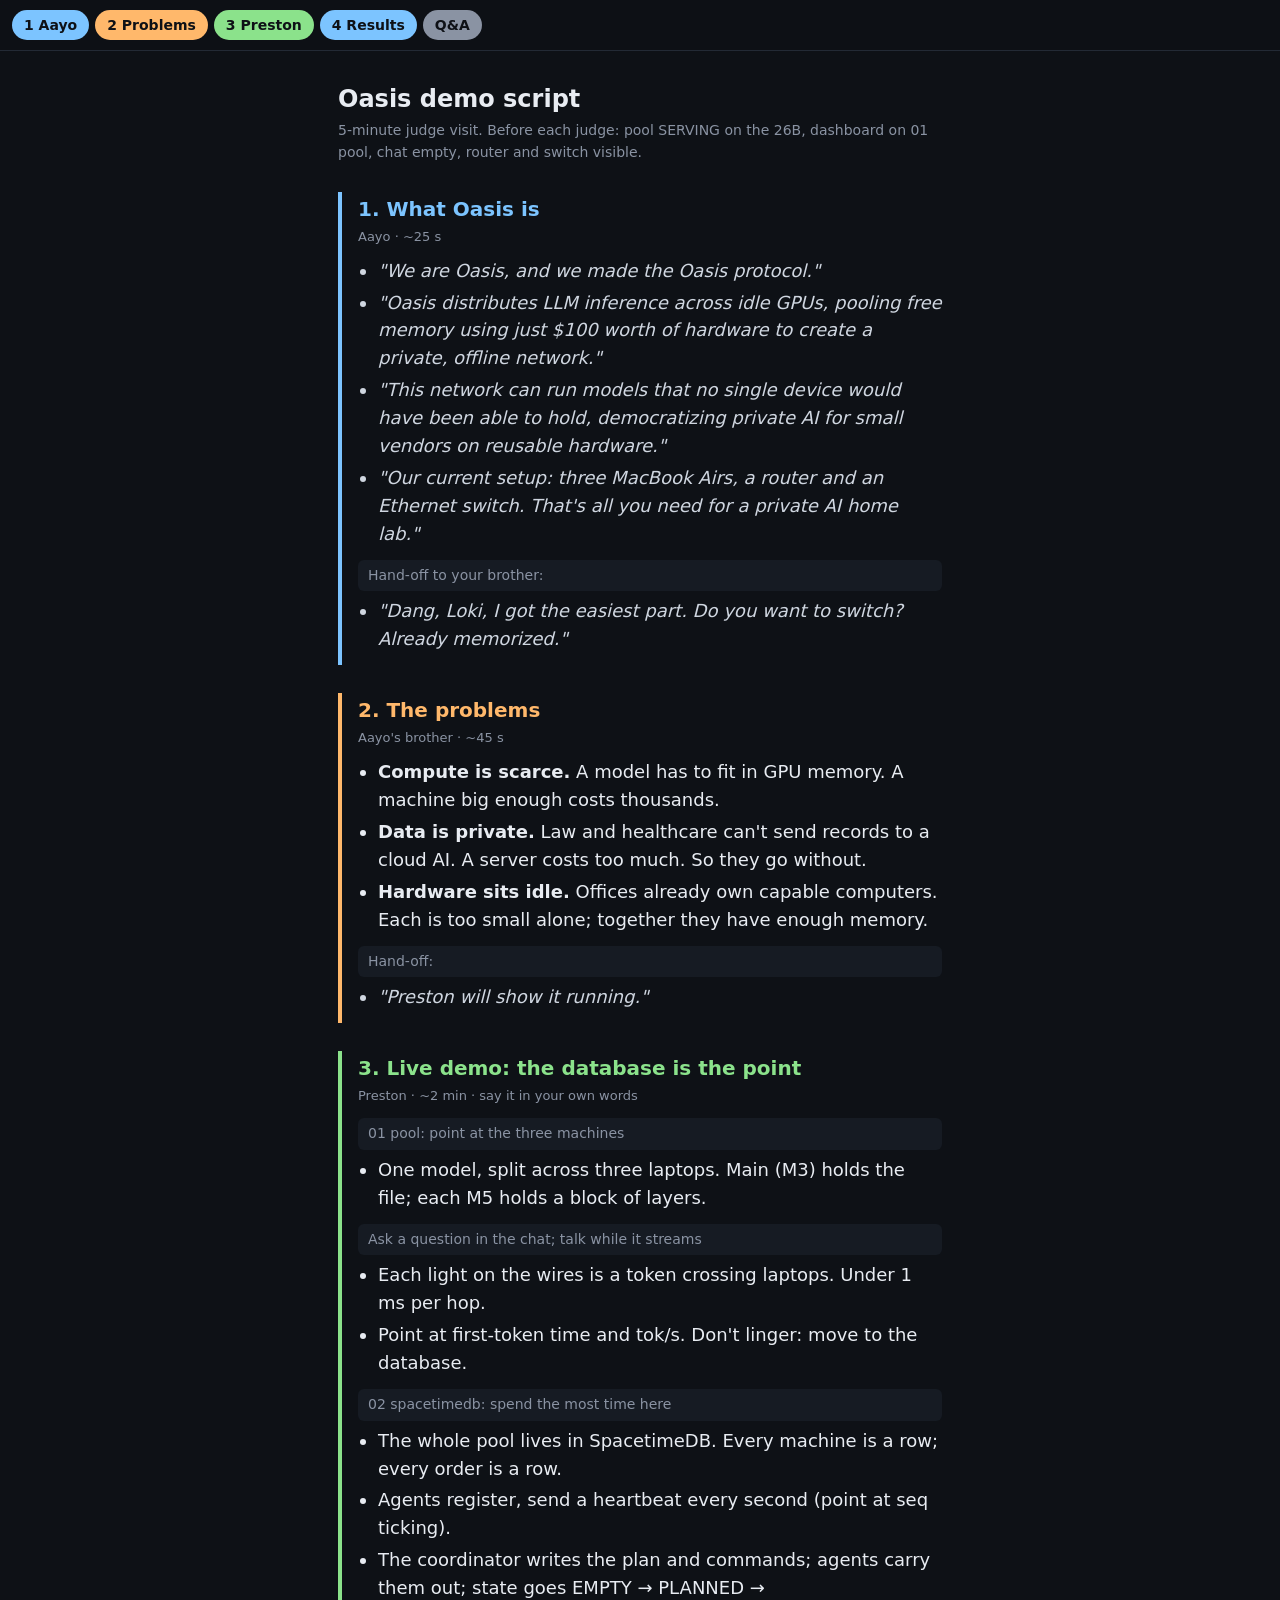
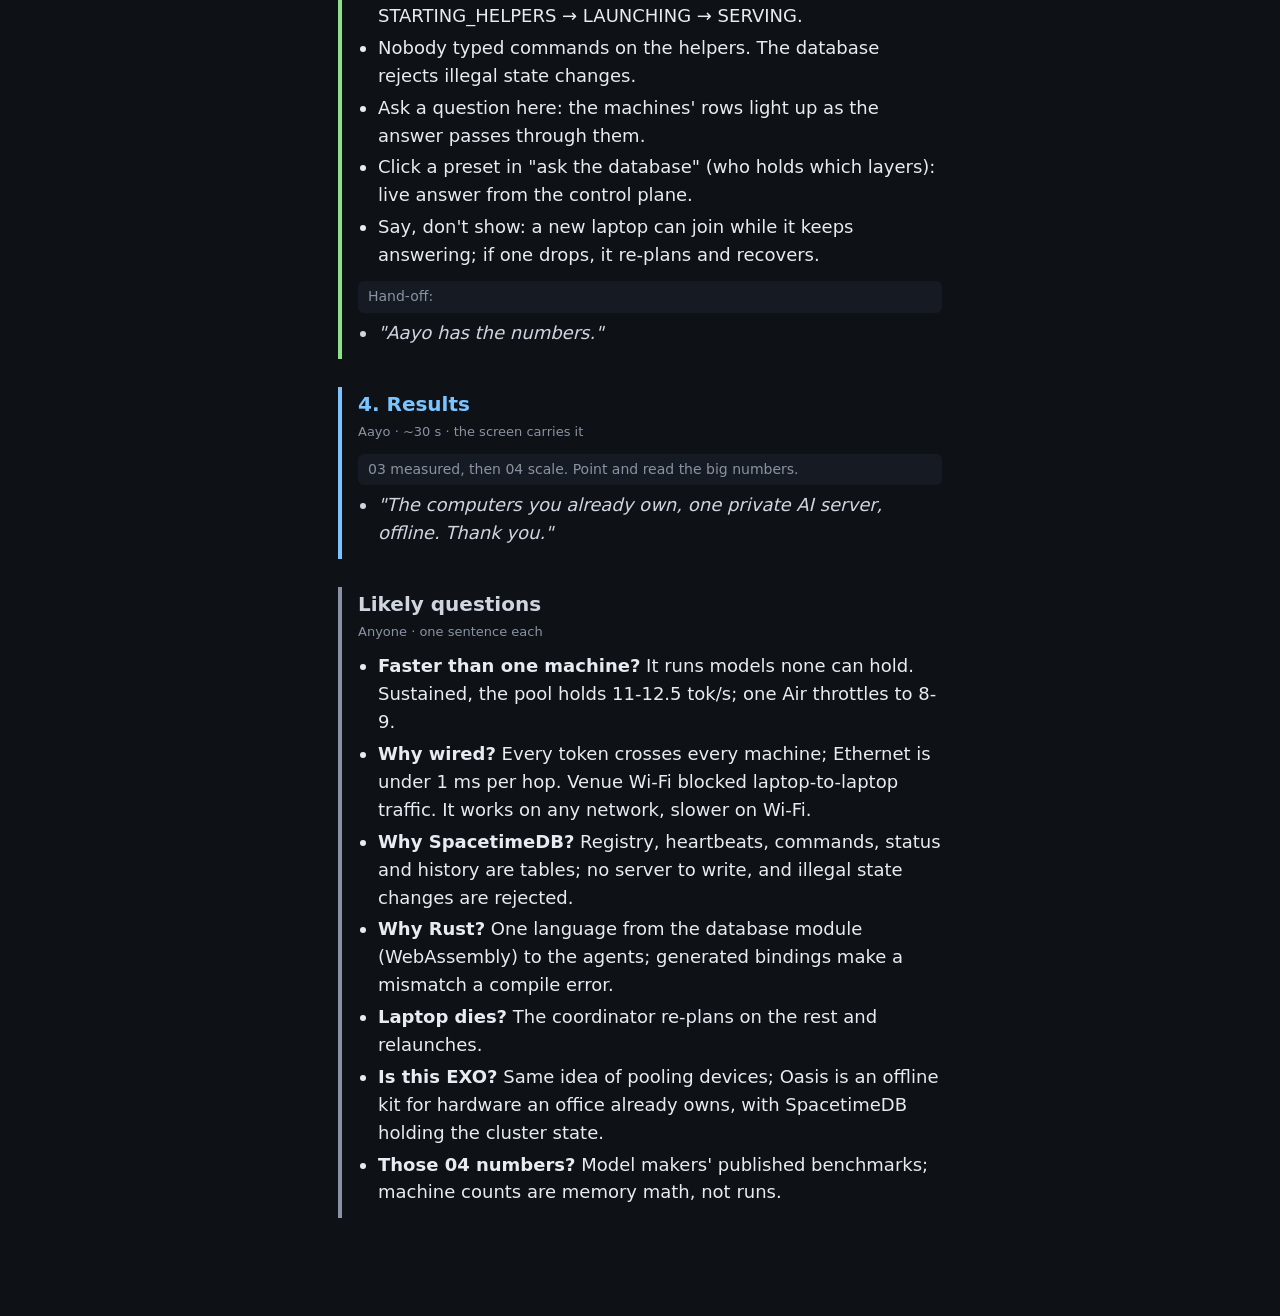
==== commit 3196bbf4: "docs: demo script, Aayo's opening in his words" ====
--- a/docs/demo-script.html
+++ b/docs/demo-script.html
@@ -40,11 +40,12 @@
 
 <section class="aayo" id="open">
   <h2>1. What Oasis is</h2>
-  <p class="meta">Aayo · ~20 s</p>
+  <p class="meta">Aayo · ~25 s</p>
   <ul>
-    <li class="say">"Oasis distributes LLM inference across idle GPUs, pooling memory over a $100 offline network to run models no single device can hold, democratizing private AI for small vendors on reused hardware."</li>
-    <li>These 3 MacBook Airs + this router and switch are the whole setup.</li>
-    <li>Right now they're serving a 25 GB model that none of them can hold alone. No internet.</li>
+    <li class="say">"We are Oasis, and we made the Oasis protocol."</li>
+    <li class="say">"Oasis distributes LLM inference across idle GPUs, pooling free memory using just $100 worth of hardware to create a private, offline network."</li>
+    <li class="say">"This network can run models that no single device would have been able to hold, democratizing private AI for small vendors on reusable hardware."</li>
+    <li class="say">"Our current setup: three MacBook Airs, a router and an Ethernet switch. That's all you need for a private AI home lab."</li>
   </ul>
   <span class="cue">Hand-off to your brother:</span>
   <ul><li class="say">"Dang, Loki, I got the easiest part. Do you want to switch? Already memorized."</li></ul>
